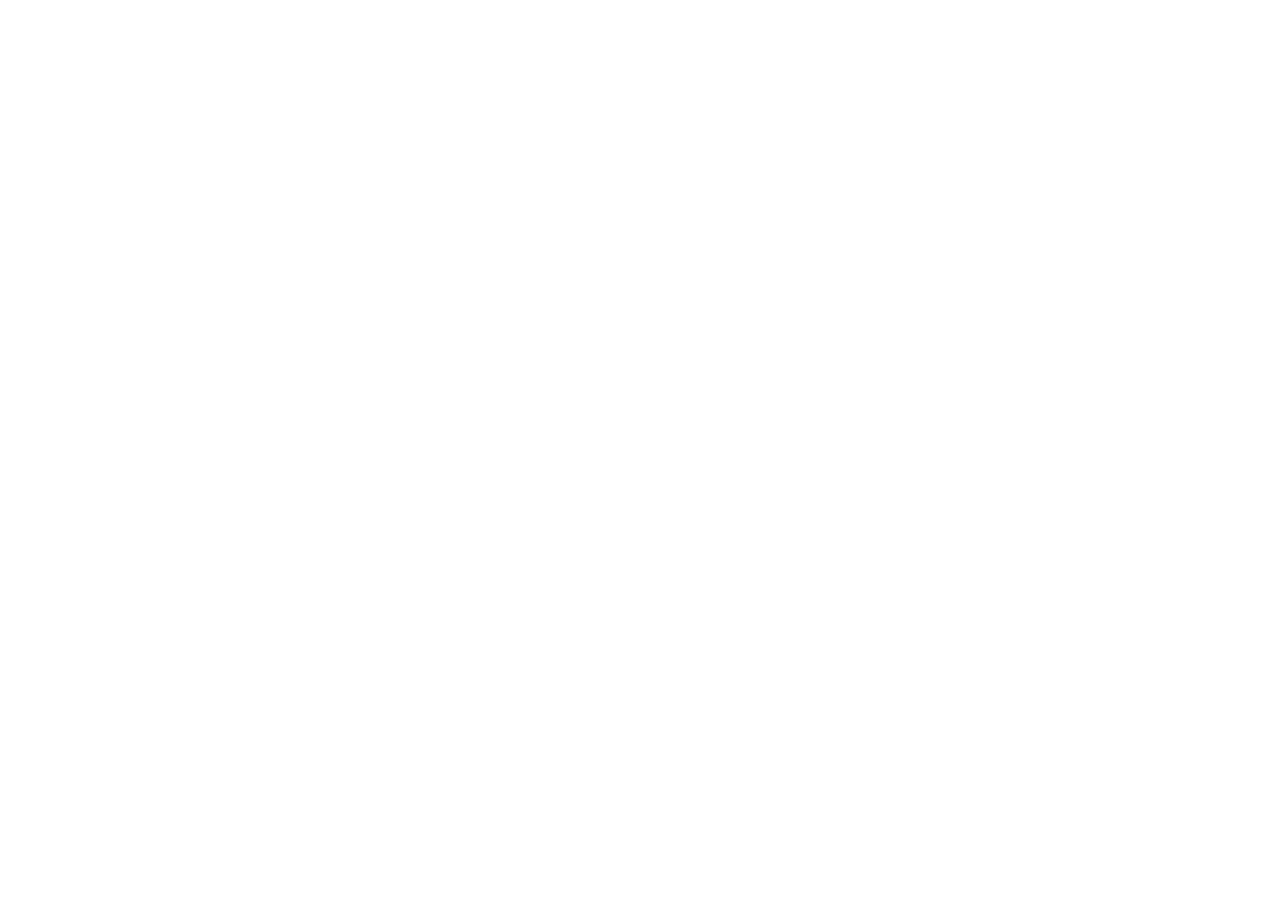
==== index.html @ 0f166935 "project setup" ====
<!DOCTYPE html>
<html lang="en">
<head>
    <meta charset="UTF-8">
    <meta name="viewport" content="width=device-width, initial-scale=1.0">
    <title>Document</title>
    <!--External Documents-->
    <link rel="stylesheet" href="https://cdn.jsdelivr.net/npm/bootstrap@5.2.3/dist/css/bootstrap.min.css">
    <script src="https://cdn.jsdelivr.net/npm/bootstrap@5.2.3/dist/js/bootstrap.min.js"></script>
    <link rel="preconnect" href="https://fonts.googleapis.com">
    <link rel="preconnect" href="https://fonts.gstatic.com" crossorigin>

    <!--Internal Documents-->
    <link rel="stylesheet" href="css/main.css">
    <script src="js/index.js"></script>
</head>
<body>
    
</body>
</html>
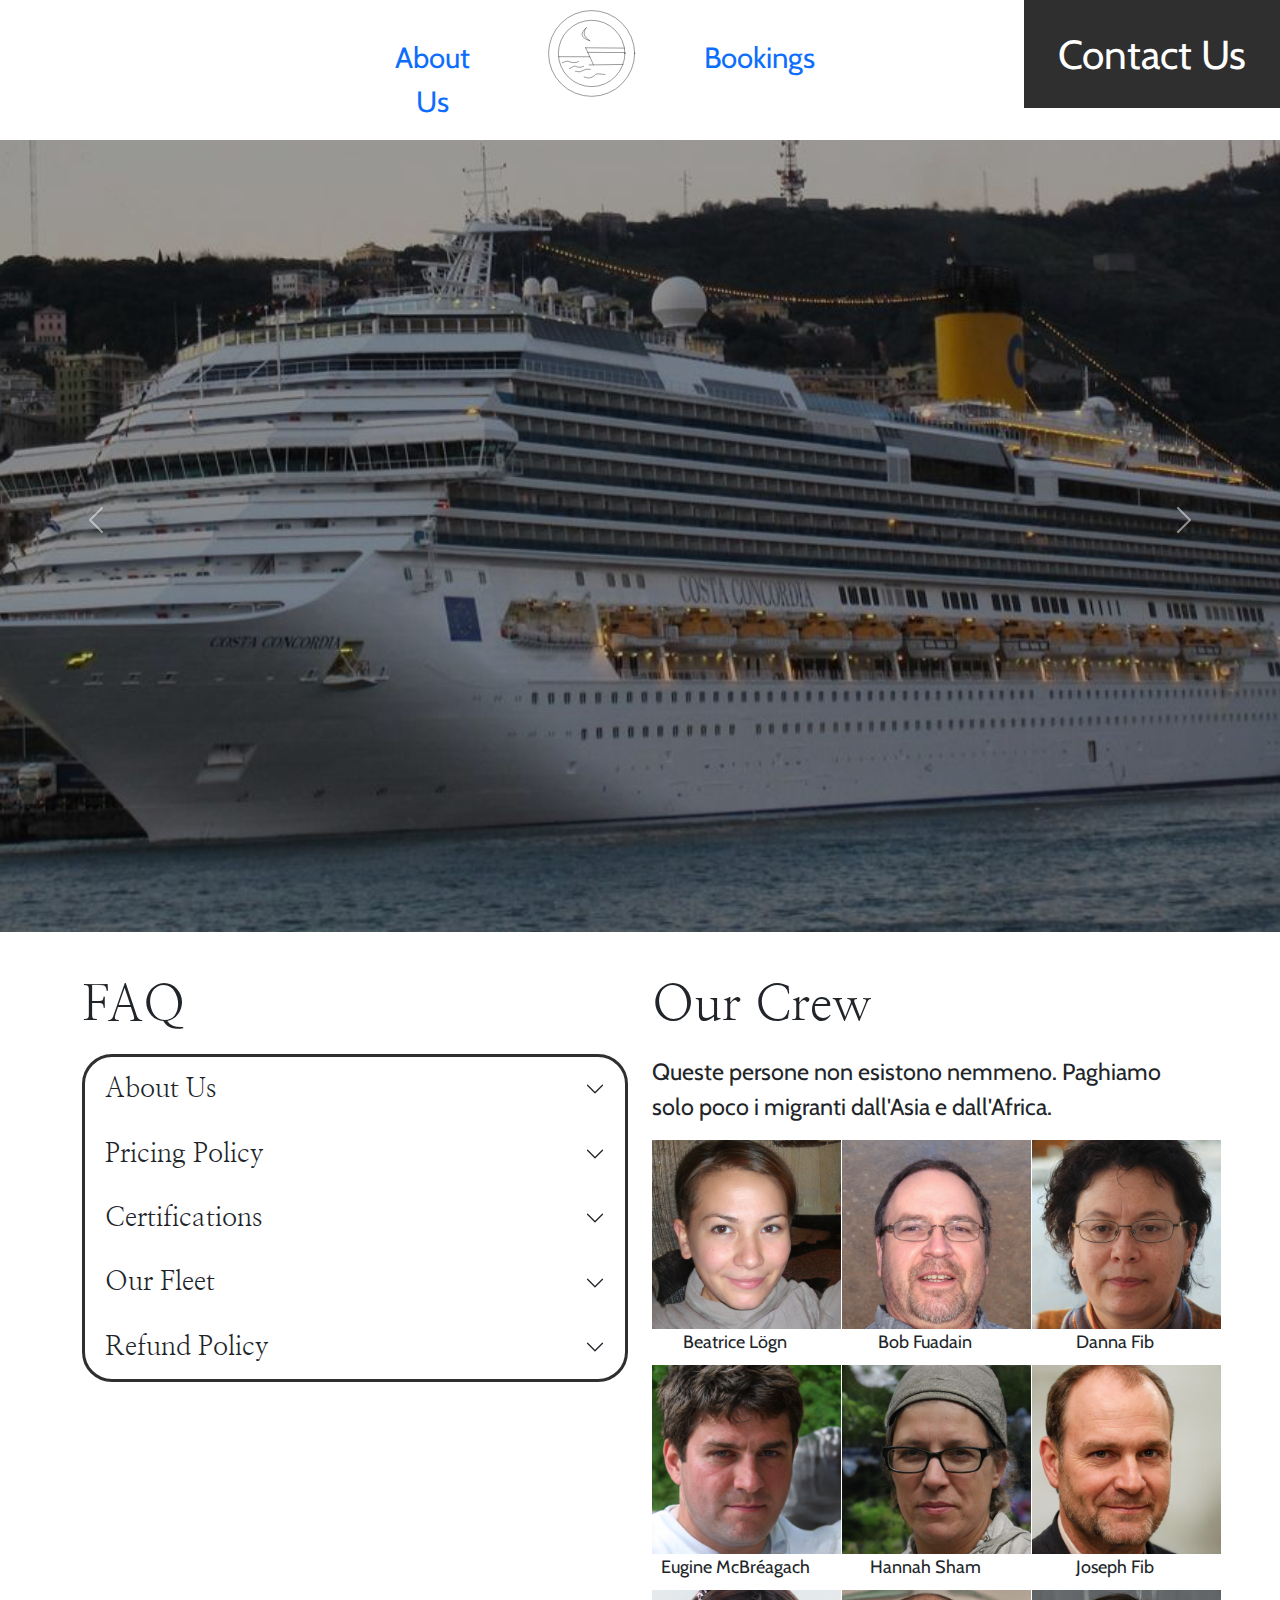
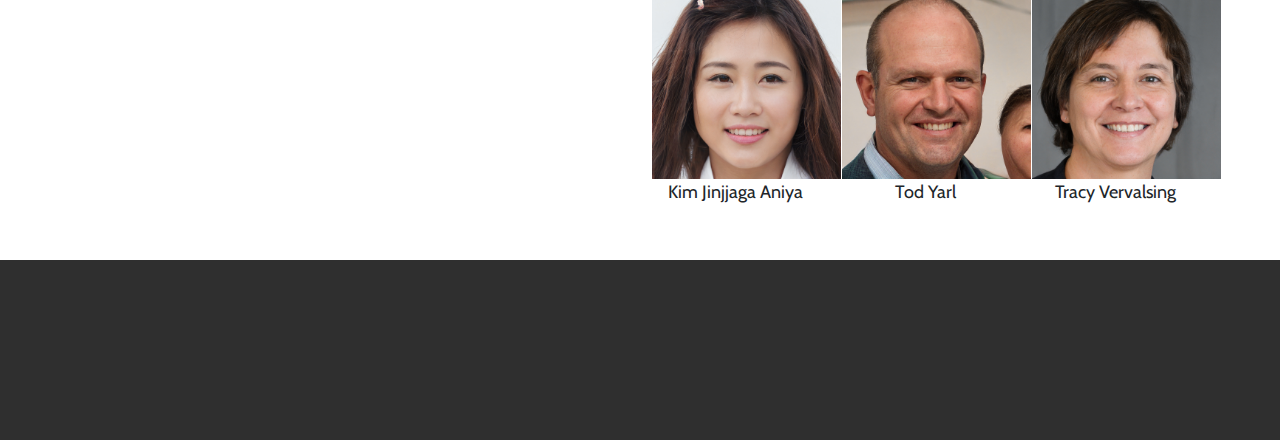
==== commit 0117275a: "basic layout complete" ====
--- a/index.html
+++ b/index.html
@@ -9,12 +9,155 @@
     <script src="https://cdn.jsdelivr.net/npm/bootstrap@5.2.3/dist/js/bootstrap.min.js"></script>
     <link rel="preconnect" href="https://fonts.googleapis.com">
     <link rel="preconnect" href="https://fonts.gstatic.com" crossorigin>
+    <link href="https://fonts.googleapis.com/css2?family=Cabin&family=Libre+Baskerville&family=Nanum+Myeongjo:wght@700&display=swap" rel="stylesheet">
 
     <!--Internal Documents-->
     <link rel="stylesheet" href="css/main.css">
     <script src="js/index.js"></script>
 </head>
-<body>
+<div>
+    <nav>
+        <a href=".accordion"><div class="nav-component"><p>About Us</p></div></a>
+        <a href="index.html"><div class="logo nav-component"><img src="assets/Logo_No_Text.svg"></div></a>
+        <a href="pages/trips.html"><div class="nav-component"><p>Bookings</p></div></a>
+        <div class="contact-us"><p class="align-self-center">Contact Us</p></div>
+    </nav>
+
+    <div id="carouselExampleAutoplaying" class="carousel slide" data-bs-ride="carousel">
+        <div class="carousel-inner">
+            <div class="carousel-item">
+                <div class="hero-img-1">
+                    <div class="overlay">
+                        <div class="container">
+                            <div class="row">
+                                <div class="col-8">
+                                    <div class="hero-col-8">
+                                        <h1 class="hero-title">ITALY</h1>
+                                        <h3 class="hero-subtitle">Una delle peggiori navi della nostra flotta ti porterà in alcune delle acque più agitate dell'oceano aperto solo perché non dobbiamo preoccuparci della certificazione, delle autorità e di tutte quelle altre cose costose.</h3>
+                                        <button class="hero-book-button">Book Now</button>
+                                    </div>
+                                </div>
+                                <div class="col-4">
+                                    <div>
+
+                                    </div>
+                                </div>
+                            </div>
+                        </div>
+                    </div>
+                </div>
+                <!-- <img src="assets/Hero1.jpg" class="d-block w-100" alt="..."> -->
+                
+            </div>
+            <div class="carousel-item active">
+                <div class="hero-img-1">
+                    <div class="overlay">
+                        
+                    </div>
+                </div>
+                <!-- <img src="..." class="d-block w-100" alt="..."> -->
+            </div>
+            <div class="carousel-item">
+                <div class="hero-img-1">
+                    <div class="overlay">
+                        
+                    </div>
+                </div>
+                <!-- <img src="..." class="d-block w-100" alt="..."> -->
+            </div>
+        </div>
+        <button class="carousel-control-prev" type="button" data-bs-target="#carouselExampleAutoplaying" data-bs-slide="prev">
+            <span class="carousel-control-prev-icon" aria-hidden="true"></span>
+            <span class="visually-hidden">Previous</span>
+        </button>
+        <button class="carousel-control-next" type="button" data-bs-target="#carouselExampleAutoplaying" data-bs-slide="next">
+            <span class="carousel-control-next-icon" aria-hidden="true"></span>
+            <span class="visually-hidden">Next</span>
+        </button>
     
+        <div>
+            
+        </div>
+    </div>
+
+    <div class="container">
+        <div class="row">
+            <div class="col-6">
+                <h2 class="faq-header">FAQ</h2>
+                <div class="accordion accordion-flush align-self-center" id="accordionFlushExample">
+                    <div class="accordion-item">
+                      <h2 class="accordion-header">
+                        <button class="accordion-button collapsed" type="button" data-bs-toggle="collapse" data-bs-target="#flush-collapseOne" aria-expanded="false" aria-controls="flush-collapseOne">
+                          About Us
+                        </button>
+                      </h2>
+                      <div id="flush-collapseOne" class="accordion-collapse collapse" data-bs-parent="#accordionFlushExample">
+                        <div class="accordion-body">Placeholder content for this accordion, which is intended to demonstrate the <code>.accordion-flush</code> class. This is the first item's accordion body.</div>
+                      </div>
+                    </div>
+                    <div class="accordion-item">
+                      <h2 class="accordion-header">
+                        <button class="accordion-button collapsed" type="button" data-bs-toggle="collapse" data-bs-target="#flush-collapseTwo" aria-expanded="false" aria-controls="flush-collapseTwo">
+                          Pricing Policy
+                        </button>
+                      </h2>
+                      <div id="flush-collapseTwo" class="accordion-collapse collapse" data-bs-parent="#accordionFlushExample">
+                        <div class="accordion-body">Placeholder content for this accordion, which is intended to demonstrate the <code>.accordion-flush</code> class. This is the second item's accordion body. Let's imagine this being filled with some actual content.</div>
+                      </div>
+                    </div>
+                    <div class="accordion-item">
+                      <h2 class="accordion-header">
+                        <button class="accordion-button collapsed" type="button" data-bs-toggle="collapse" data-bs-target="#flush-collapseThree" aria-expanded="false" aria-controls="flush-collapseThree">
+                          Certifications
+                        </button>
+                      </h2>
+                      <div id="flush-collapseThree" class="accordion-collapse collapse" data-bs-parent="#accordionFlushExample">
+                        <div class="accordion-body">Placeholder content for this accordion, which is intended to demonstrate the <code>.accordion-flush</code> class. This is the third item's accordion body. Nothing more exciting happening here in terms of content, but just filling up the space to make it look, at least at first glance, a bit more representative of how this would look in a real-world application.</div>
+                      </div>
+                    </div>
+                    <div class="accordion-item">
+                        <h2 class="accordion-header">
+                          <button class="accordion-button collapsed" type="button" data-bs-toggle="collapse" data-bs-target="#flush-collapseFour" aria-expanded="false" aria-controls="flush-collapseFour">
+                            Our Fleet
+                          </button>
+                        </h2>
+                        <div id="flush-collapseFour" class="accordion-collapse collapse" data-bs-parent="#accordionFlushExample">
+                          <div class="accordion-body">Placeholder content for this accordion, which is intended to demonstrate the <code>.accordion-flush</code> class. This is the third item's accordion body. Nothing more exciting happening here in terms of content, but just filling up the space to make it look, at least at first glance, a bit more representative of how this would look in a real-world application.</div>
+                        </div>
+                    </div>
+                    <div class="accordion-item">
+                        <h2 class="accordion-header">
+                          <button class="accordion-button collapsed" type="button" data-bs-toggle="collapse" data-bs-target="#flush-collapseFive" aria-expanded="false" aria-controls="flush-collapseFive">
+                            Refund Policy
+                          </button>
+                        </h2>
+                        <div id="flush-collapseFive" class="accordion-collapse collapse" data-bs-parent="#accordionFlushExample">
+                          <div class="accordion-body">Non abbiamo niente del genere. Una volta effettuata la prenotazione, quel denaro rimarrà nei nostri conti e verrà inviato nei nostri conti bancari svizzeri.</div>
+                        </div>
+                    </div>
+                </div>
+            </div>
+
+            <div class="col-6">
+                <h2 class="faq-header">Our Crew</h2>
+                <p id="crew-subtitle">Queste persone non esistono nemmeno. Paghiamo solo poco i migranti dall'Asia e dall'Africa.</p>
+                <div class="row">
+                    <div class="col-4 crew align-self-center"><img src="assets/Beatrice.jpg"> <p>Beatrice Lögn</p></div>
+                    <div class="col-4 crew align-self-center"><img src="assets/Bob.jpg"> <p>Bob Fuadain</p></div>
+                    <div class="col-4 crew align-self-center"><img src="assets/Danna.jpg"> <p>Danna Fib</p></div>
+                    <div class="col-4 crew align-self-center"><img src="assets/Eugine.jpg"> <p>Eugine McBréagach</p></div>
+                    <div class="col-4 crew align-self-center"><img src="assets/Hannah.jpg"> <p>Hannah Sham</p></div>
+                    <div class="col-4 crew align-self-center"><img src="assets/Joseph.jpg"> <p>Joseph Fib</p></div>
+                    <div class="col-4 crew align-self-center"><img src="assets/Kim.jpg"> <p>Kim Jinjjaga Aniya</p></div>
+                    <div class="col-4 crew align-self-center"><img src="assets/Tod.jpg"> <p>Tod Yarl</p></div>
+                    <div class="col-4 crew align-self-center"><img src="assets/Tracy.jpg"> <p>Tracy Vervalsing</p></div>
+                </div>
+            </div>
+        </div>
+    </div>
+
+    
+
+    <footer></footer>
 </body>
 </html>--- a/css/main.css
+++ b/css/main.css
@@ -0,0 +1,173 @@
+/* Native classes */
+nav {
+    width: 100%;
+    height: 12vh;
+    padding-left: 25vw;
+}
+
+h1, h2, h3, h4, h5 {
+    font-family: 'Nanum Myeongjo', serif;
+}
+
+p {
+    font-family: 'Cabin', sans-serif;
+}
+
+footer {
+    width: 100%;
+    height: 20vh;
+    background-color: #2f2f2f;
+    margin-top: 5vh;
+}
+
+/* ----------------------------------------------------------- */
+/* Custom Classes */
+/* Nav Bar */
+.nav-component {
+    float: left;
+    width: 10%;
+    text-align: center;
+    margin-left: 5vw;
+    font-size: 3.25vh;
+}
+
+.nav-component p {
+    padding-top: 4vh;
+
+}
+
+.nav-component:hover {
+    cursor: pointer;
+}
+
+.logo {
+    height: 12vh;
+    padding-top: 1vh;
+}
+
+.logo img {
+    height: 90%;
+    margin: 0 auto;
+}
+
+.contact-us {
+    width: 20vw;
+    height: 100%;
+    background-color: #2f2f2f;
+    color: white;
+    text-align: center;
+    font-size: 4.5vh;
+    padding-top: 2.75vh;
+    float: right;
+}
+
+.contact-us:hover {
+    background-color: #FFFBDB;
+    cursor: pointer;
+    color: #2f2f2f;
+}
+
+/* ------------------------------------------------------------- */
+/* Hero Section */
+.carousel {
+    margin-bottom: 5vh;
+}
+
+.hero-img-1 {
+    background-image: url("../assets/Hero1.jpg");
+    height: 88vh;
+    margin: 0 auto;
+    background-position: center;
+    background-size: cover;
+}
+.hero-img-2 {
+    background-image: url("../assets/Hero1.jpg");
+    height: 88vh;
+    margin: 0 auto;
+    background-position: center;
+    background-size: cover;
+}
+
+.hero-img-3 {
+    background-image: url("../assets/Hero1.jpg");
+    height: 88vh;
+    margin: 0 auto;
+    background-position: center;
+    background-size: cover;
+}
+
+.overlay {
+    width: 100%;
+    height: 88vh;
+    background-color: rgba(0, 0, 0, 0.3);
+}
+
+.hero-col-8 {
+    padding-top: 12vh;
+}
+
+.hero-title {
+    color: #ffffff;
+    font-size: 22.5vh;
+}
+
+.hero-subtitle {
+    width: 38vw;
+    color: #ffffff;
+    font-size: 3vh;
+}
+
+.hero-book-button {
+    width: 7vw;
+    height: 4.25vh;
+    border-style: none;
+    margin-top: 5vh;
+    font-size: 2.2vh;
+    background-color: #ffffff;
+    border-radius: 0.3vh;
+    font-family: 'Cabin', sans-serif;
+}
+/* ----------------------------------------------------- */
+/* About Us/FAQ */
+/* FAQ */
+.faq-header {
+    font-size: 5.5vh;
+    margin-bottom: 2vh;
+}
+
+.accordion {
+    border-radius: 30px;
+    border: #2f2f2f solid;
+    --bs-accordion-bg: none;
+    --bs-accordion-active-bg: none;
+    --bs-accordion-btn-focus-box-shadow: none;
+}
+
+.accordion-item {
+    border: none;
+    background-color: none;
+}
+
+.accordion-button {
+    font-size: 3vh;
+}
+
+/* Crew */
+.crew {
+    height: 21vh;
+    margin-bottom: 4vh;  
+    text-align: center;
+}
+
+.crew img {
+    height: 100%;
+    margin: 0 auto;
+}
+
+#crew-subtitle{
+    font-size: 2.6vh;
+}
+
+.crew p {
+    font-size: 2vh;
+}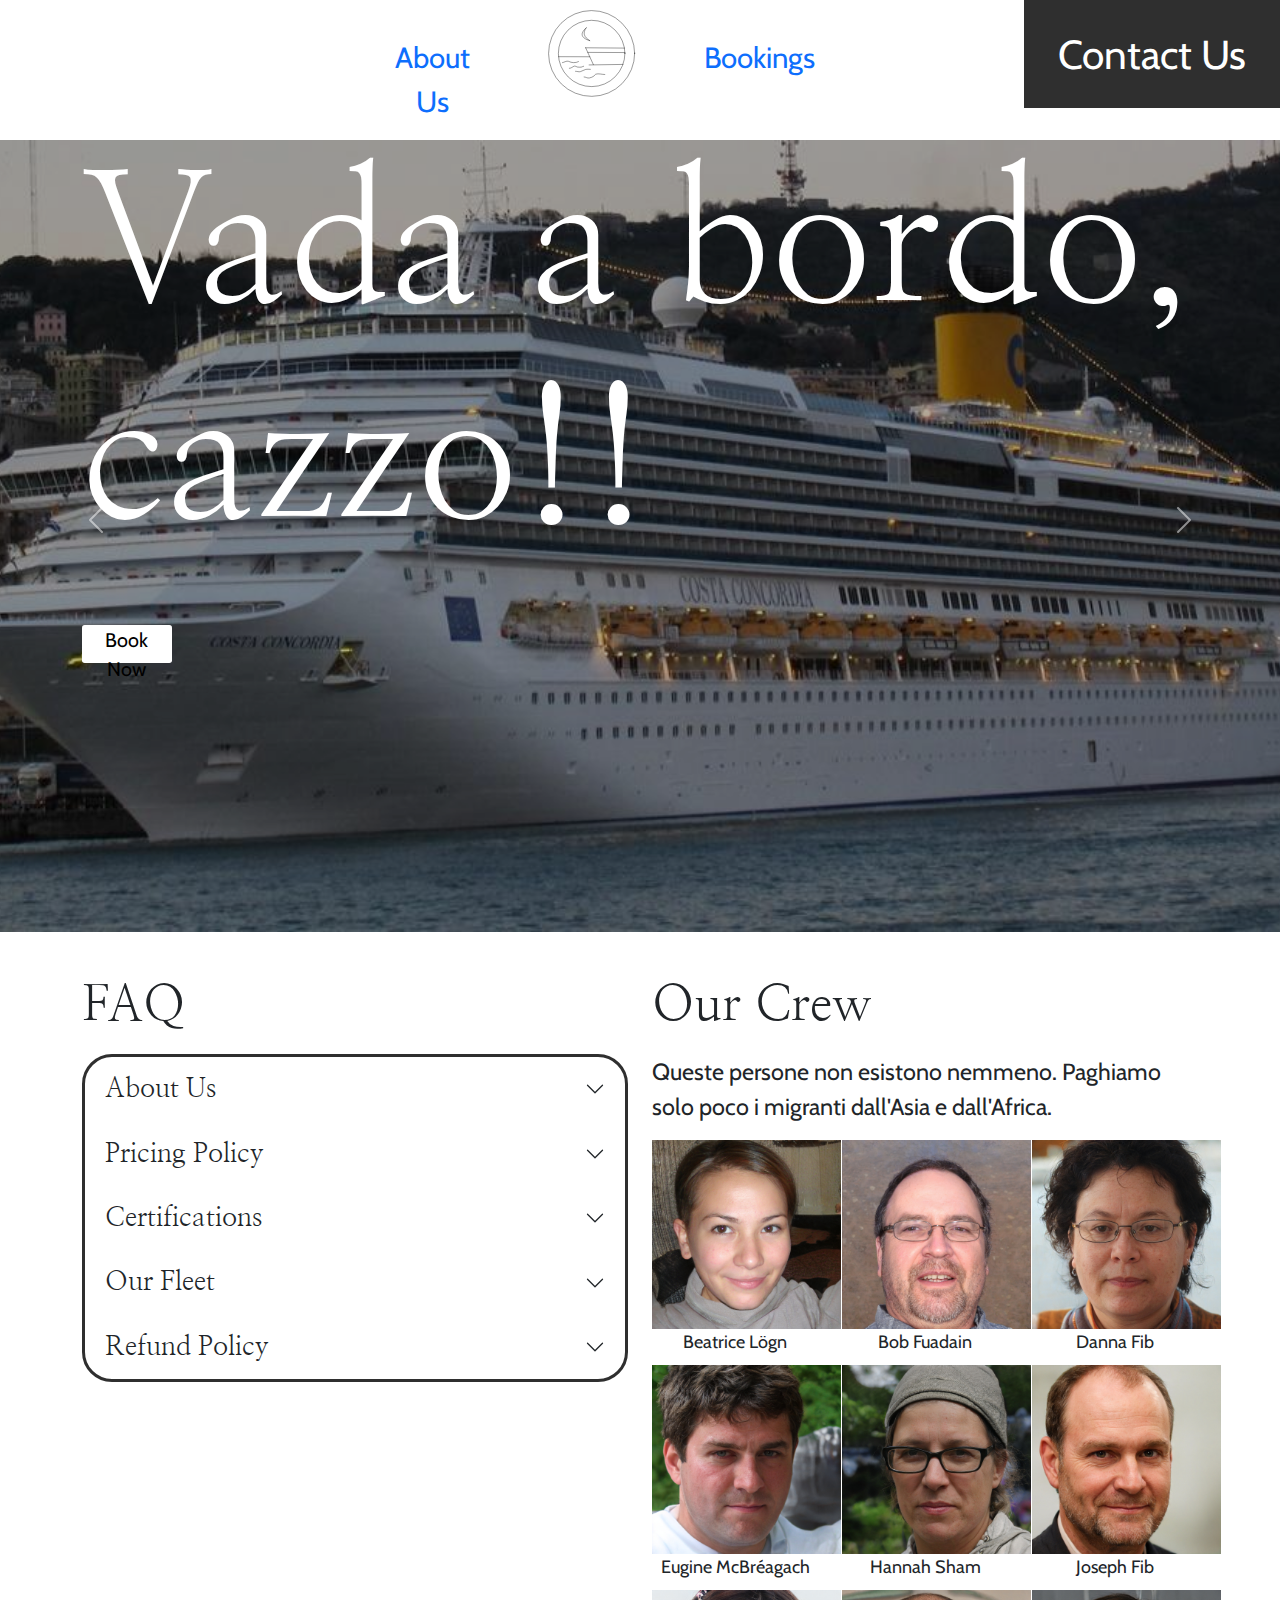
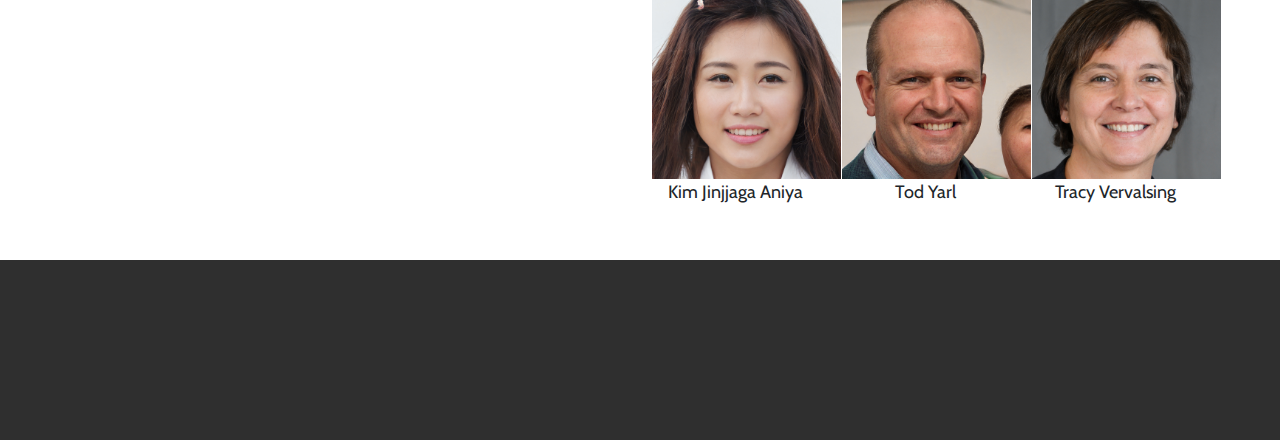
==== commit da2dac5a: "Task 7" ====
--- a/index.html
+++ b/index.html
@@ -10,6 +10,7 @@
     <link rel="preconnect" href="https://fonts.googleapis.com">
     <link rel="preconnect" href="https://fonts.gstatic.com" crossorigin>
     <link href="https://fonts.googleapis.com/css2?family=Cabin&family=Libre+Baskerville&family=Nanum+Myeongjo:wght@700&display=swap" rel="stylesheet">
+    <script src="https://ajax.googleapis.com/ajax/libs/jquery/3.7.0/jquery.min.js"></script>
 
     <!--Internal Documents-->
     <link rel="stylesheet" href="css/main.css">
@@ -37,10 +38,15 @@
                                         <button class="hero-book-button">Book Now</button>
                                     </div>
                                 </div>
-                                <div class="col-4">
-                                    <div>
-
-                                    </div>
+                                <div class="col-4 weather" id="weatherOne">
+                                    <template id="weatherTemplate">
+                                      <div>
+                                        <p id="weatherDescription"></p>
+                                        <p>Temperature:</p><p id="weatherTemperature"></p>
+                                        <p>Wind Speed: </p><p id="weatherWind"></p>
+                                        <p>Humidity: </p><p id="weatherHumid"></p>
+                                      </div>
+                                    </template>
                                 </div>
                             </div>
                         </div>
@@ -52,17 +58,40 @@
             <div class="carousel-item active">
                 <div class="hero-img-1">
                     <div class="overlay">
-                        
+                      <div class="container">
+                            <div class="row">
+                                <div class="col-12">
+                                    
+                                        <h1 class="landing-title">Vada a bordo, cazzo!!</h1>
+        
+                                        <button class="hero-book-button">Book Now</button>
+                          
+                                </div>
+                            </div>
+                      </div>
                     </div>
                 </div>
                 <!-- <img src="..." class="d-block w-100" alt="..."> -->
             </div>
             <div class="carousel-item">
-                <div class="hero-img-1">
-                    <div class="overlay">
-                        
+              <div class="hero-img-2">
+                <div class="overlay">
+                    <div class="container">
+                        <div class="row">
+                            <div class="col-8">
+                                <div class="hero-col-8">
+                                    <h1 class="hero-title">SPAIN</h1>
+                                    <h3 class="hero-subtitle">Anche se faremo tappa a Barcellona, ​​non significa che l'esperienza della crociera sarà meno schifosa. Desidererai di aver imparato l'italiano in modo da poter capire quanto sia sbagliata la decisione che stai prendendo.</h3>
+                                    <button class="hero-book-button">Book Now</button>
+                                </div>
+                            </div>
+                            <div class="col-4 weather" id="weatherTwo">
+                                
+                            </div>
+                        </div>
                     </div>
                 </div>
+            </div>
                 <!-- <img src="..." class="d-block w-100" alt="..."> -->
             </div>
         </div>
--- a/css/main.css
+++ b/css/main.css
@@ -81,7 +81,7 @@
     background-size: cover;
 }
 .hero-img-2 {
-    background-image: url("../assets/Hero1.jpg");
+    background-image: url("../assets/Hero2.jpg");
     height: 88vh;
     margin: 0 auto;
     background-position: center;
@@ -106,6 +106,11 @@
     padding-top: 12vh;
 }
 
+.landing-title {
+    color: #ffffff;
+    font-size: 20vh;
+}
+
 .hero-title {
     color: #ffffff;
     font-size: 22.5vh;
@@ -127,6 +132,22 @@
     border-radius: 0.3vh;
     font-family: 'Cabin', sans-serif;
 }
+
+.weather div {
+    margin-top: 50vh;
+}
+
+.weather p {
+    width: 50%;
+    color: white;
+    margin: 0px;
+    font-size: 2vh;
+}
+
+#weatherDescription {
+    font-size: 5.5vh;
+}
+
 /* ----------------------------------------------------- */
 /* About Us/FAQ */
 /* FAQ */
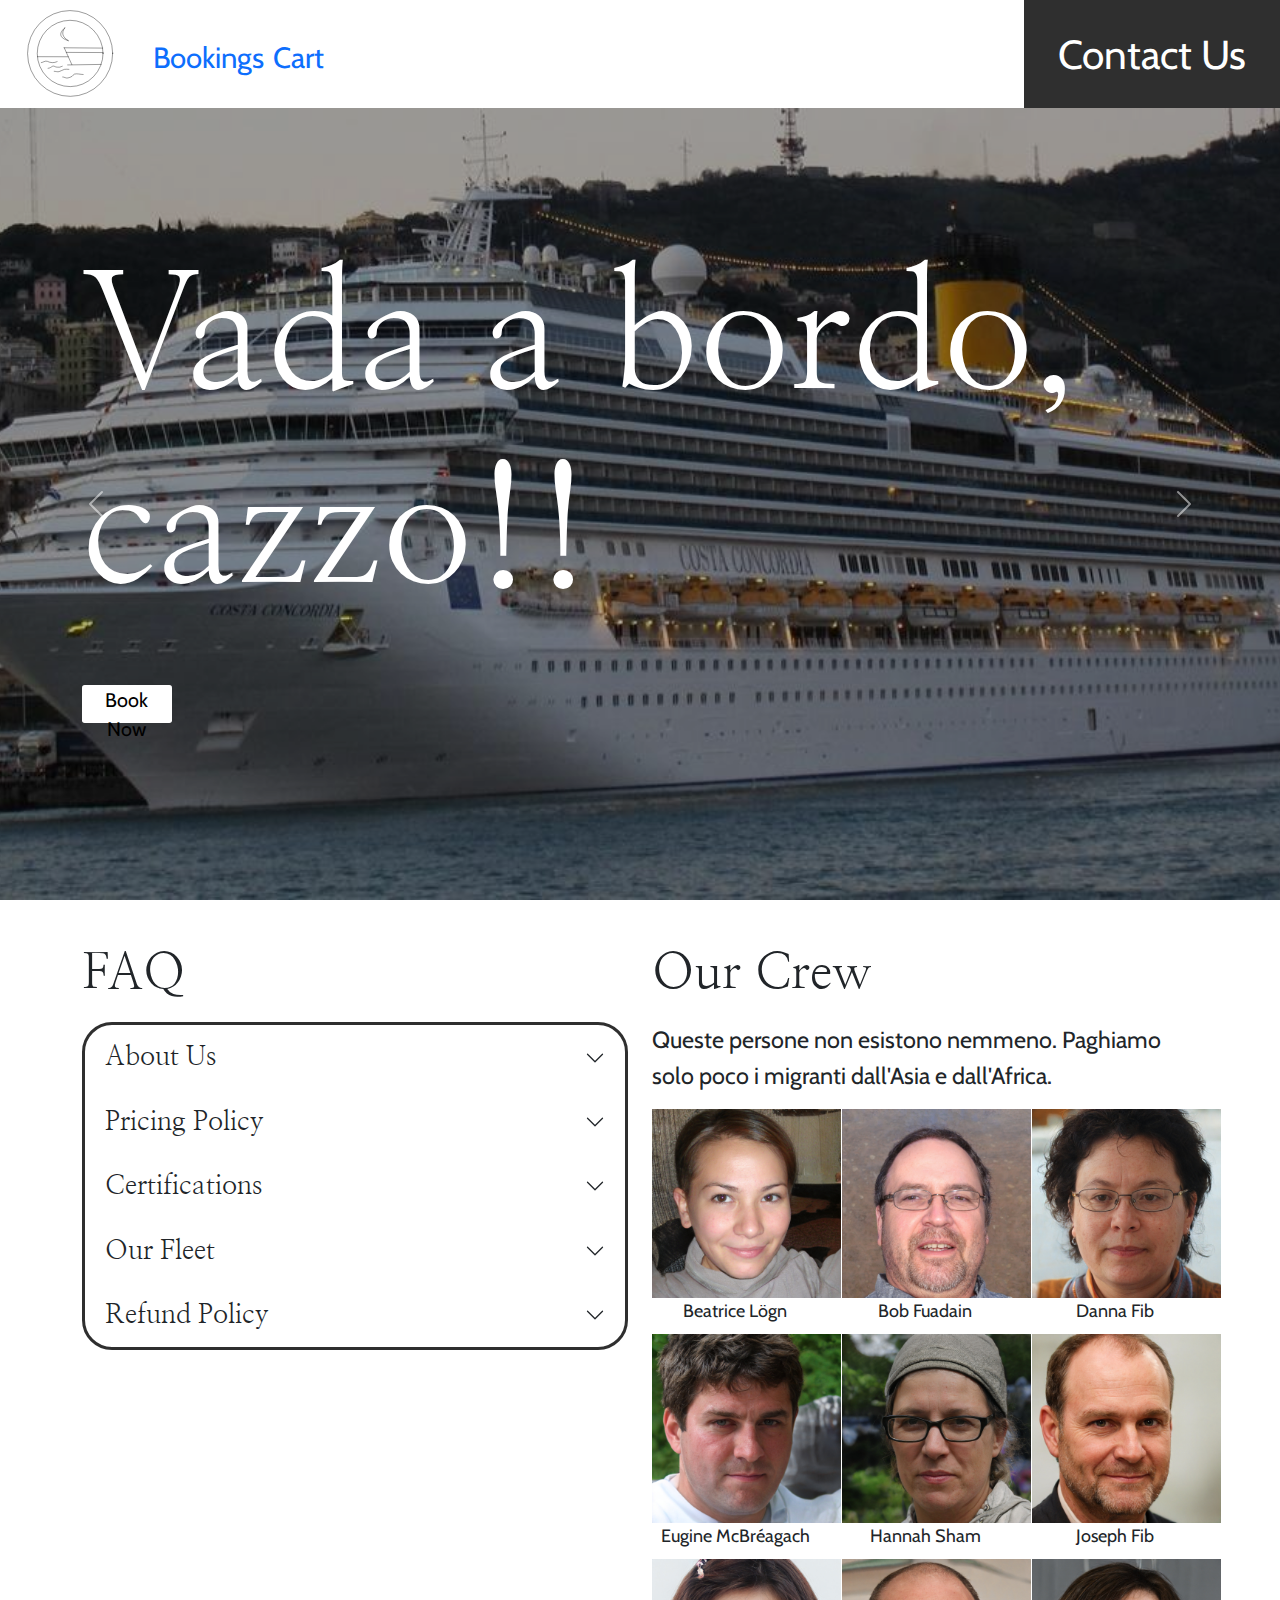
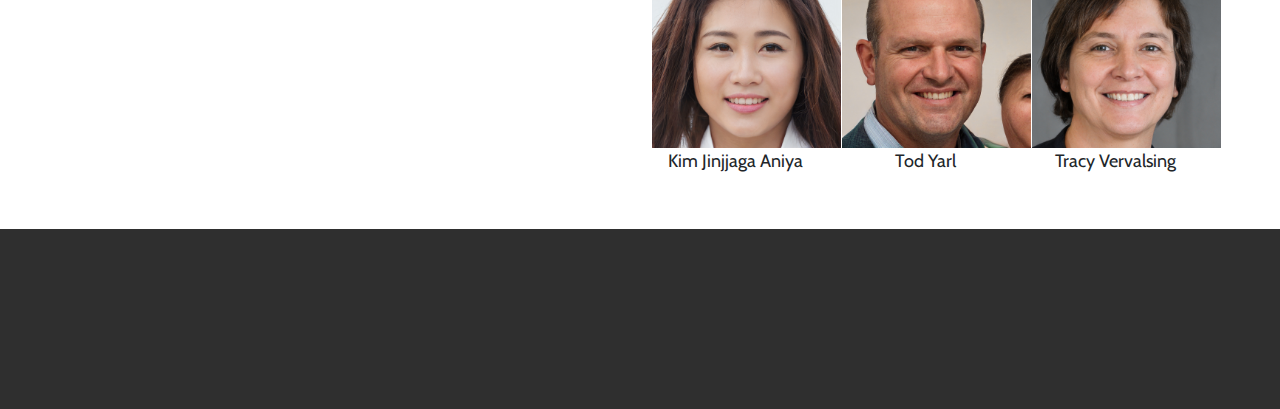
==== commit 9f83e7cc: "Final submission" ====
--- a/index.html
+++ b/index.html
@@ -18,9 +18,11 @@
 </head>
 <div>
     <nav>
-        <a href=".accordion"><div class="nav-component"><p>About Us</p></div></a>
         <a href="index.html"><div class="logo nav-component"><img src="assets/Logo_No_Text.svg"></div></a>
         <a href="pages/trips.html"><div class="nav-component"><p>Bookings</p></div></a>
+        <a href="pages/checkout.html"><div class="nav-component"><p>Cart</p></div></a>
+        
+        
         <div class="contact-us"><p class="align-self-center">Contact Us</p></div>
     </nav>
 
@@ -62,7 +64,7 @@
                             <div class="row">
                                 <div class="col-12">
                                     
-                                        <h1 class="landing-title">Vada a bordo, cazzo!!</h1>
+                                        <h1 class="landing-title">Generic Flavour Text</h1>
         
                                         <button class="hero-book-button">Book Now</button>
                           
--- a/css/main.css
+++ b/css/main.css
@@ -2,7 +2,7 @@
 nav {
     width: 100%;
     height: 12vh;
-    padding-left: 25vw;
+    padding-left: 1vw;
 }
 
 h1, h2, h3, h4, h5 {
@@ -25,9 +25,9 @@
 /* Nav Bar */
 .nav-component {
     float: left;
-    width: 10%;
+    width: 7%;
     text-align: center;
-    margin-left: 5vw;
+    margin-left: 1vw;
     font-size: 3.25vh;
 }
 
@@ -43,6 +43,7 @@
 .logo {
     height: 12vh;
     padding-top: 1vh;
+    margin-right: 2vw;
 }
 
 .logo img {
@@ -52,7 +53,7 @@
 
 .contact-us {
     width: 20vw;
-    height: 100%;
+    height: 12vh;
     background-color: #2f2f2f;
     color: white;
     text-align: center;
@@ -107,8 +108,9 @@
 }
 
 .landing-title {
+    margin-top: 15vh;
     color: #ffffff;
-    font-size: 20vh;
+    font-size: 18vh;
 }
 
 .hero-title {
@@ -191,4 +193,25 @@
 
 .crew p {
     font-size: 2vh;
+}
+
+/* -------------------------------------------- */
+/* Bookings */
+
+#accordionExample {
+    margin-top: 3vh;
+    margin-bottom: 3vh;
+}
+
+#order-inputs {
+    margin: var(--bs-accordion-body-padding-y) var(--bs-accordion-body-padding-x);
+}
+
+/* -------------------------------------------------------------- */
+/* Cart */
+#circleButton {
+    border-radius: 50%;
+    padding: 0px 1vw;
+    font-weight: bold;
+    font-size: 3.5vh;
 }